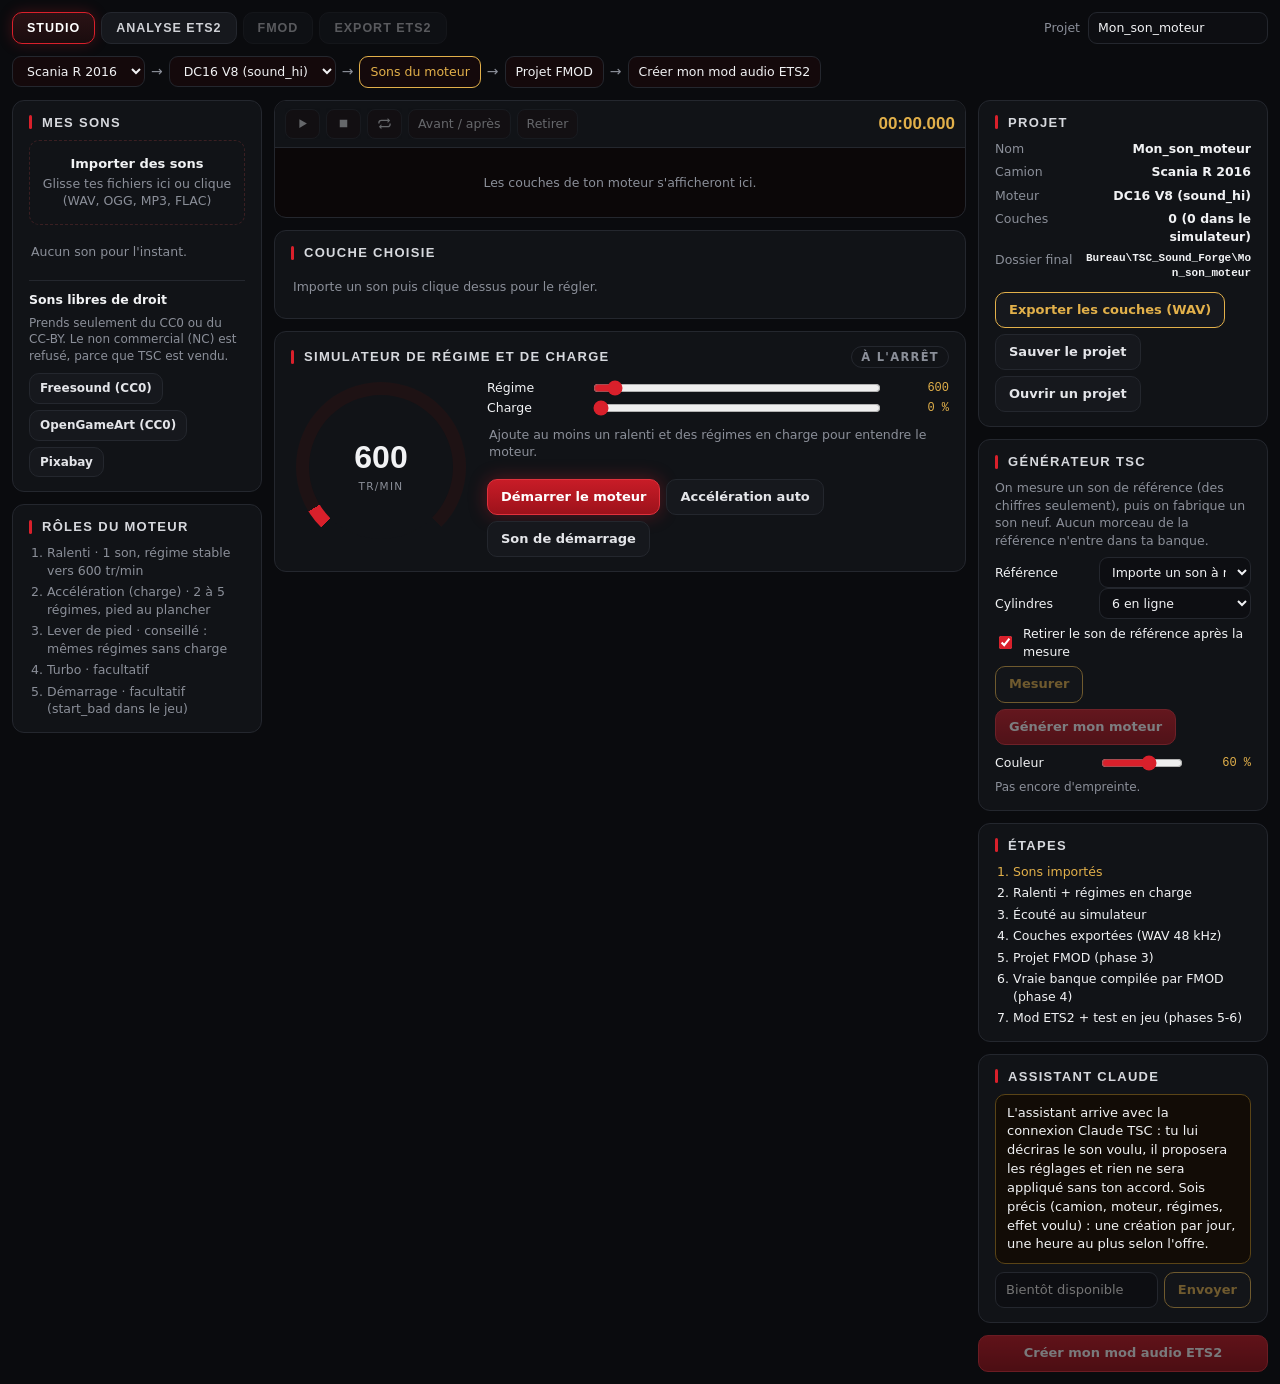
==== sound_forge/ui/index.html @ 183d54c7 "Sound Forge : generateur TSC, licences jeu/mod, roles devines a l'import Co-Authored-By: Claude Opus" ====
<!doctype html>
<html lang="fr">
<head>
<meta charset="utf-8">
<meta name="viewport" content="width=device-width, initial-scale=1">
<title>TSC Sound Forge</title>
<link rel="stylesheet" href="forge.css">
</head>
<body>
<div class="sft" id="onglets" role="tablist">
 <button type="button" role="tab" data-v="studio" class="on">Studio</button>
 <button type="button" role="tab" data-v="analyse">Analyse ETS2</button>
 <button type="button" disabled title="Phase 3 : projet FMOD">FMOD</button>
 <button type="button" disabled title="Phase 5 : mod ETS2">Export ETS2</button>
 <span class="sp"></span>
 <label class="nomp">Projet <input type="text" id="nomProjet" maxlength="40" spellcheck="false"></label>
</div>

<!-- ================= STUDIO ================= -->
<section id="vStudio">
 <div class="pipe">
  <select id="selCamion" aria-label="Camion visé"></select><i>→</i>
  <select id="selMoteur" aria-label="Moteur visé"></select><i>→</i>
  <span class="cur">Sons du moteur</span><i>→</i>
  <span>Projet FMOD</span><i>→</i>
  <span>Créer mon mod audio ETS2</span>
 </div>
 <div class="ws">
  <div class="col">
   <div class="card">
    <h3>Mes sons</h3>
    <label class="drop" id="drop" tabindex="0"><b>Importer des sons</b>Glisse tes fichiers ici ou clique (WAV, OGG, MP3, FLAC)<input type="file" id="fic" accept=".wav,.ogg,.mp3,.flac,audio/*" multiple hidden></label>
    <div class="lib" id="lib"></div>
    <div class="libre"><b>Sons libres de droit</b><span class="mut">Prends seulement du CC0 ou du CC-BY. Le non commercial (NC) est refusé, parce que TSC est vendu.</span>
     <a class="b" href="https://freesound.org/search/?q=truck+engine&amp;f=license:%22Creative+Commons+0%22" target="_blank" rel="noopener">Freesound (CC0)</a>
     <a class="b" href="https://opengameart.org/art-search-advanced?field_art_type_tid%5B%5D=13&amp;field_art_licenses_tid%5B%5D=4" target="_blank" rel="noopener">OpenGameArt (CC0)</a>
     <a class="b" href="https://pixabay.com/sound-effects/search/truck%20engine/" target="_blank" rel="noopener">Pixabay</a>
    </div>
   </div>
   <div class="card">
    <h3>Rôles du moteur</h3>
    <ol class="etapes mut" id="roles"></ol>
   </div>
  </div>

  <div class="col">
   <div class="tl">
    <div class="tlh">
     <button class="tb" type="button" id="bJoue" title="Écouter la couche choisie"><svg viewBox="0 0 24 24"><path d="M7 5v14l12-7z"/></svg></button>
     <button class="tb" type="button" id="bStop" title="Arrêter"><svg viewBox="0 0 24 24"><rect x="6" y="6" width="12" height="12"/></svg></button>
     <button class="tb" type="button" id="bBoucle" title="Écouter en boucle"><svg viewBox="0 0 24 24"><path d="M17 3l4 4-4 4V8H7a3 3 0 0 0-3 3v1H2v-1a5 5 0 0 1 5-5h10zM7 21l-4-4 4-4v3h10a3 3 0 0 0 3-3v-1h2v1a5 5 0 0 1-5 5H7z"/></svg></button>
     <button class="tb" type="button" id="bAvant" title="Comparer avec le son brut">Avant / après</button>
     <button class="tb" type="button" id="bSuppr" title="Retirer la couche du projet">Retirer</button>
     <span class="tc" id="tc">00:00.000</span>
    </div>
    <div id="pistes"></div>
   </div>

   <div class="card" id="edCarte">
    <h3>Couche choisie<span class="sp"></span><span class="mut" id="edNom" style="font:500 12px var(--fb);letter-spacing:0;text-transform:none"></span></h3>
    <div class="ed" id="ed">
     <div class="wv" id="wv"><canvas id="wvc"></canvas><span class="hint">Tire les bords rouges pour couper, la zone or est la boucle</span></div>
     <div class="grid2">
      <div class="ctl"><span>Rôle</span><select id="eRole"></select></div>
      <div class="ctl"><span>Régime</span><input type="range" id="eRpm" min="400" max="2600" step="50"><output id="oRpm"></output></div>
      <div class="ctl"><span>Volume</span><input type="range" id="eGain" min="-24" max="12" step="0.5"><output id="oGain"></output></div>
      <div class="ctl"><span>Graves</span><input type="range" id="eBas" min="-12" max="12" step="0.5"><output id="oBas"></output></div>
      <div class="ctl"><span>Aigus</span><input type="range" id="eHaut" min="-12" max="12" step="0.5"><output id="oHaut"></output></div>
      <div class="ctl"><span>Fondu boucle</span><input type="range" id="eFondu" min="0" max="400" step="10"><output id="oFondu"></output></div>
      <label class="chk"><input type="checkbox" id="eBoucle"> Se répète en boucle (moteur)</label>
      <label class="chk"><input type="checkbox" id="eNorm"> Volume égalisé (normalisé)</label>
      <div class="ctl"><span>Licence</span><select id="eLic">
       <option value="perso">Mon enregistrement</option>
       <option value="tsc">Création TSC (générée)</option>
       <option value="jeu">Son du jeu (SCS), retravaillé</option>
       <option value="mod">Son d'un mod, retravaillé (auteur à noter)</option>
       <option value="cc0">CC0 / domaine public</option>
       <option value="ccby">CC-BY (citer l'auteur)</option>
       <option value="refus">Non commercial, sans licence, extrait d'un jeu</option>
      </select></div>
      <div class="ctl"><span>Auteur, lien</span><input type="text" id="eSrc" placeholder="ex. Jean D. · freesound.org/s/123" style="grid-column:2/4" maxlength="160"></div>
     </div>
    </div>
    <div class="vide" id="edVide">Importe un son puis clique dessus pour le régler.</div>
   </div>

   <div class="card">
    <h3>Simulateur de régime et de charge<span class="sp"></span><span class="etat nv" id="simEtat">à l'arrêt</span></h3>
    <div class="sim">
     <div class="rpm" id="rpmG"><div><b id="rpmV">600</b><small>TR/MIN</small></div></div>
     <div>
      <div class="ctl"><span>Régime</span><input type="range" id="rpm" min="500" max="2400" step="10" value="600"><output id="rpmO">600</output></div>
      <div class="ctl"><span>Charge</span><input type="range" id="load" min="0" max="100" step="1" value="0"><output id="loadO">0 %</output></div>
      <div id="layers"></div>
      <div class="simbt">
       <button class="b red" type="button" id="bMoteur">Démarrer le moteur</button>
       <button class="b" type="button" id="bAccel">Accélération auto</button>
       <button class="b" type="button" id="bDemarre" title="Joue le son de démarrage s'il existe">Son de démarrage</button>
      </div>
     </div>
    </div>
   </div>
  </div>

  <div class="col">
   <div class="card">
    <h3>Projet</h3>
    <div class="kv" id="kvProjet"></div>
    <div class="simbt">
     <button class="b gold" type="button" id="bExportWav">Exporter les couches (WAV)</button>
     <button class="b" type="button" id="bExportJson">Sauver le projet</button>
     <label class="b" for="ficProjet">Ouvrir un projet</label><input type="file" id="ficProjet" accept=".json,.tscforge" hidden>
    </div>
   </div>
   <div class="card" id="genCarte">
    <h3>Générateur TSC</h3>
    <p class="mut" style="margin:0 0 8px;font-size:12.5px">On mesure un son de référence (des chiffres seulement), puis on fabrique un son neuf. Aucun morceau de la référence n'entre dans ta banque.</p>
    <div class="ctl"><span>Référence</span><select id="gRef"></select></div>
    <div class="ctl"><span>Cylindres</span><select id="gCyl"><option value="6">6 en ligne</option><option value="8">V8</option><option value="4">4</option><option value="5">5</option><option value="10">V10</option><option value="12">V12</option></select></div>
    <label class="chk" style="margin:6px 0"><input type="checkbox" id="gRetire" checked> Retirer le son de référence après la mesure</label>
    <div class="simbt" style="margin-top:4px"><button class="b gold" type="button" id="bMesure">Mesurer</button><button class="b red" type="button" id="bGenere" disabled>Générer mon moteur</button></div>
    <div class="ctl" style="margin-top:8px"><span>Couleur</span><input type="range" id="gMel" min="0" max="100" value="60"><output id="oMel">60 %</output></div>
    <div class="mut" id="gEtat" style="font-size:12px;margin-top:6px"></div>
   </div>
   <div class="card">
    <h3>Étapes</h3>
    <ol class="etapes" id="etapes"></ol>
   </div>
   <div class="card">
    <h3>Assistant Claude</h3>
    <div class="ai">
     <div class="m">L'assistant arrive avec la connexion Claude TSC : tu lui décriras le son voulu, il proposera les réglages et rien ne sera appliqué sans ton accord. Sois précis (camion, moteur, régimes, effet voulu) : une création par jour, une heure au plus selon l'offre.</div>
     <div class="in"><input type="text" placeholder="Bientôt disponible" disabled aria-label="Demande à l'assistant"><button class="b gold" type="button" disabled>Envoyer</button></div>
    </div>
   </div>
   <button class="b red" type="button" id="bCreer" disabled title="Disponible en phase 5, après le projet FMOD et le vrai build">Créer mon mod audio ETS2</button>
  </div>
 </div>
</section>

<!-- ================= ANALYSE ================= -->
<section id="vAnalyse" hidden>
 <div class="card" id="anaVide" style="margin-bottom:12px">
  <h3>Analyse de ton ETS2</h3>
  <p class="mut" style="margin:0 0 10px">L'analyse lit ton jeu et tes mods sans rien modifier, puis écrit un fichier <span class="mono">base_connaissances.json</span>.</p>
  <div class="simbt">
   <button class="b red" type="button" id="bAnalyser">Analyser mon ETS2</button>
   <label class="b" for="ficAna">Ouvrir un résultat d'analyse</label><input type="file" id="ficAna" accept=".json" hidden>
  </div>
  <p class="mut" id="anaMsg" style="margin:10px 0 0;font-size:12.5px"></p>
 </div>
 <div id="anaRes" hidden>
  <div class="stats" id="stats"></div>
  <div class="ana">
   <div class="card">
    <h3>Camions<span class="sp"></span><input type="text" id="filtre" placeholder="Chercher" style="width:150px;font:400 12.5px var(--fb);letter-spacing:0;text-transform:none"></h3>
    <div class="filt" id="filtEtat"></div>
    <div class="tblw"><table class="tbl"><thead><tr><th>Camion</th><th>Origine</th><th>Moteurs</th><th>État</th></tr></thead><tbody id="tCam"></tbody></table></div>
   </div>
   <div class="col">
    <div class="card"><h3>Diagnostic</h3><div class="diag" id="diag"><span class="mut">Clique sur un camion.</span></div></div>
    <div class="card"><h3>Ton installation</h3><div class="kv" id="kvEnv"></div></div>
   </div>
  </div>
 </div>
</section>

<div class="toast" id="toast" hidden role="status"></div>
<script src="forge_audio.js"></script>
<script src="forge_gen.js"></script>
<script src="forge.js"></script>
</body>
</html>
---- sound_forge/ui/forge.css ----
/* TSC Sound Forge - atelier audio de la tablette TSC Driver (charte : noir carbone, rouge Spartan, or) */
:root{--shell:#050608;--scr:#0a0b0e;--p:#111317;--p2:#16181d;--line:#24272e;--line2:#1b1e24;--tx:#f1f2f4;--mut:#8b8f99;--red:#d9202b;--red2:#a5141d;--redg:rgba(217,32,43,.35);--gold:#e2b04a;--ok:#2fd16b;--warn:#ffb020;--bad:#ff4b57;
 --fb:'Inter','Segoe UI',system-ui,sans-serif;--fh:'Montserrat','Segoe UI Semibold','Segoe UI',sans-serif;--mono:ui-monospace,Consolas,monospace}
*{box-sizing:border-box}
html,body{margin:0;min-height:100%;background:var(--scr);color:var(--tx);font:14px/1.4 var(--fb)}
body{padding:12px}
button,input,select{font:inherit;color:inherit}
[hidden]{display:none!important}
.b{all:unset;box-sizing:border-box;cursor:pointer;padding:8px 13px;border-radius:10px;font-weight:600;font-size:13px;text-align:center;border:1px solid var(--line);background:var(--p2);color:#e4e5e9;white-space:nowrap}
.b:hover{border-color:#3a3d46}
.b:focus-visible,.tb:focus-visible,.sft button:focus-visible{outline:2px solid var(--gold);outline-offset:2px}
.b.red{background:linear-gradient(#c81c27,#9d121b);border-color:#e0323d;color:#fff;box-shadow:0 0 18px var(--redg)}
.b.gold{border-color:var(--gold);color:var(--gold)}
.b[disabled]{opacity:.45;cursor:not-allowed;box-shadow:none}
.card{background:var(--p);border:1px solid var(--line);border-radius:12px;padding:14px 16px;min-width:0}
.card h3{margin:0 0 10px;font:700 13px var(--fh);letter-spacing:.1em;text-transform:uppercase;color:#d7d9de;display:flex;align-items:center;gap:10px}
.card h3::before{content:"";width:3px;height:14px;background:var(--red);border-radius:2px}
.card h3 .sp{flex:1}
.mut{color:var(--mut)}
.mono{font-family:var(--mono)}
input[type=range]{accent-color:var(--red);width:100%}
input[type=text],select{background:#0d0e12;border:1px solid var(--line);border-radius:9px;padding:8px 10px;min-width:0}
select{cursor:pointer}

/* sous-onglets */
.sft{display:flex;gap:6px;flex-wrap:wrap;align-items:center;margin-bottom:12px}
.sft button{all:unset;cursor:pointer;padding:8px 14px;border-radius:10px;border:1px solid var(--line);background:var(--p2);font:700 12.5px var(--fh);letter-spacing:.08em;text-transform:uppercase;color:#cfd1d6}
.sft button.on{border-color:var(--red);background:linear-gradient(#2a1215,#1a0c0e);color:#fff;box-shadow:0 0 14px rgba(217,32,43,.25)}
.sft button[disabled]{opacity:.4;cursor:not-allowed}
.sft .sp{flex:1}
.sft .nomp{display:flex;align-items:center;gap:8px;font-size:12.5px;color:var(--mut)}
.sft .nomp input{width:180px;padding:6px 9px;color:var(--tx)}

/* chemin du projet */
.pipe{display:flex;gap:6px;flex-wrap:wrap;align-items:center;margin-bottom:12px}
.pipe>span,.pipe select{padding:6px 10px;border-radius:9px;border:1px solid var(--line);background:#14090b;font-size:12.5px}
.pipe .ok{border-color:#1f7a45;color:var(--ok)}
.pipe .cur{border-color:var(--gold);color:var(--gold)}
.pipe i{color:var(--mut);font-style:normal}

/* espace de travail 3 colonnes */
.ws{display:grid;grid-template-columns:250px minmax(0,1fr) 290px;gap:12px;align-items:start}
.col{display:flex;flex-direction:column;gap:12px;min-width:0}
@media (max-width:1100px){.ws{grid-template-columns:230px minmax(0,1fr)}.ws>.col:last-child{grid-column:1/-1;display:grid;grid-template-columns:repeat(auto-fit,minmax(260px,1fr))}}
@media (max-width:760px){.ws{grid-template-columns:1fr}}

/* mes sons */
.drop{display:block;border:1.5px dashed #3a1f22;border-radius:10px;padding:14px 10px;text-align:center;font-size:12.5px;color:var(--mut);cursor:pointer;transition:border-color .15s,background .15s}
.drop.over,.drop:hover{border-color:var(--red);background:#160a0c;color:#e4e5e9}
.drop b{display:block;color:var(--tx);font-size:13px;margin-bottom:2px}
.lib{display:flex;flex-direction:column;gap:6px;margin-top:10px;max-height:330px;overflow:auto}
.it{all:unset;cursor:pointer;display:grid;grid-template-columns:10px minmax(0,1fr);gap:4px 10px;align-items:center;padding:8px 10px;border-radius:8px;background:#14090b;border:1px solid #2a1416;font-size:13px}
.it i{width:10px;height:10px;border-radius:2px;grid-row:span 2}
.it b{font-weight:500;overflow:hidden;text-overflow:ellipsis;white-space:nowrap}
.it small{color:var(--mut);font:500 11px var(--mono);white-space:nowrap}
.it.on{border-color:var(--red);background:#1a0b0e}
.vide{color:var(--mut);font-size:12.5px;padding:8px 2px}

/* pistes */
.tl{border:1px solid var(--line);border-radius:12px;overflow:hidden;background:#0b0708}
.tlh{display:flex;gap:6px;align-items:center;padding:8px 10px;border-bottom:1px solid var(--line);flex-wrap:wrap;background:var(--p)}
.tlh .tc{font:700 17px var(--fh);color:var(--gold);font-variant-numeric:tabular-nums;margin-left:auto}
.tb{all:unset;cursor:pointer;min-width:32px;height:30px;padding:0 9px;box-sizing:border-box;border-radius:8px;border:1px solid var(--line);background:#160c0e;display:inline-flex;gap:6px;align-items:center;justify-content:center;color:#e4e5e9;font-size:12.5px}
.tb svg{width:15px;height:15px;fill:currentColor}
.tb.on{border-color:var(--gold);color:var(--gold)}
.tb[disabled]{opacity:.4;cursor:not-allowed}
.trk{all:unset;cursor:pointer;display:grid;grid-template-columns:150px minmax(0,1fr);border-bottom:1px solid #1d1012;min-height:52px;width:100%;box-sizing:border-box}
.trk:last-child{border-bottom:0}
.trk.on{background:#140a0c}
.trk .nm{padding:6px 10px;border-right:1px solid #1d1012;display:flex;flex-direction:column;gap:2px;justify-content:center;min-width:0}
.trk .nm b{font-size:13px;white-space:nowrap;overflow:hidden;text-overflow:ellipsis}
.trk .nm small{color:var(--mut);font:500 10.5px var(--mono);white-space:nowrap;overflow:hidden;text-overflow:ellipsis}
.trk canvas{width:100%;height:52px;display:block}
.tl .vide{padding:26px;text-align:center}

/* editeur de la couche choisie */
.ed{display:grid;grid-template-columns:minmax(0,1fr);gap:10px}
.wv{position:relative;height:120px;border-radius:10px;border:1px solid var(--line);background:#0b0708;overflow:hidden;touch-action:none}
.wv canvas{position:absolute;inset:0;width:100%;height:100%}
.wv .hint{position:absolute;right:8px;bottom:6px;font-size:11px;color:var(--mut)}
.grid2{display:grid;grid-template-columns:repeat(auto-fit,minmax(250px,1fr));gap:8px 16px}
.ctl{display:grid;grid-template-columns:96px minmax(0,1fr) 62px;gap:8px;align-items:center;font-size:12.5px}
.ctl output{text-align:right;color:var(--gold);font:500 12px var(--mono)}
.ctl select{grid-column:2/4;padding:6px 8px}
.chk{display:flex;align-items:center;gap:8px;font-size:12.5px}
.chk input{accent-color:var(--red)}

/* simulateur */
.sim{display:grid;grid-template-columns:180px minmax(0,1fr);gap:16px;align-items:center}
@media (max-width:760px){.sim{grid-template-columns:1fr}}
.rpm{--v:0;width:170px;height:170px;border-radius:50%;display:grid;place-items:center;position:relative;margin:auto;background:conic-gradient(from 225deg,var(--red) calc(var(--v)*0.75%),#1e1214 0 75%,transparent 0)}
.rpm::before{content:"";position:absolute;inset:13px;border-radius:50%;background:var(--p)}
.rpm div{position:relative;text-align:center}.rpm b{display:block;font:700 32px var(--fh);font-variant-numeric:tabular-nums}.rpm small{color:var(--mut);font-size:10.5px;letter-spacing:.12em}
.ly{display:grid;grid-template-columns:130px minmax(0,1fr) 44px;gap:8px;align-items:center;font-size:12.5px;margin:4px 0}
.ly span:first-child{white-space:nowrap;overflow:hidden;text-overflow:ellipsis}
.ly .g{height:8px;border-radius:4px;background:#1e1214;overflow:hidden}.ly .g i{display:block;height:100%;width:0;background:linear-gradient(90deg,var(--red),var(--gold))}
.ly output{text-align:right;color:var(--gold);font:500 12px var(--mono)}
.simbt{display:flex;gap:6px;flex-wrap:wrap;margin-top:10px}

/* colonne droite */
.kv{display:grid;grid-template-columns:auto 1fr;gap:6px 10px;font-size:12.5px}
.kv span{color:var(--mut)}.kv b{text-align:right;font-weight:600;overflow-wrap:anywhere}
.etat{display:inline-flex;align-items:center;gap:6px;font:600 11.5px var(--fb);padding:3px 9px;border-radius:99px;border:1px solid}
.etat.ok{color:var(--ok);border-color:#1f7a45}.etat.att{color:var(--warn);border-color:#6b4d10}.etat.ko{color:var(--bad);border-color:#7a1f25}.etat.nv{color:var(--mut);border-color:var(--line)}
.ai{display:flex;flex-direction:column;gap:8px;font-size:13px}
.ai .m{padding:9px 11px;border-radius:10px;line-height:1.45;background:#120c06;border:1px solid #5a4416}
.ai .in{display:flex;gap:6px}.ai .in input{flex:1;min-width:0}
.etapes{margin:0;padding-left:18px;font-size:12.5px;display:flex;flex-direction:column;gap:4px}
.etapes li.ok{color:var(--ok)}.etapes li.cur{color:var(--gold)}

/* analyse */
.stats{display:grid;grid-template-columns:repeat(auto-fit,minmax(130px,1fr));gap:10px;margin-bottom:12px}
.stat{background:var(--p);border:1px solid var(--line);border-radius:12px;padding:12px 14px}
.stat b{display:block;font:700 26px var(--fh);font-variant-numeric:tabular-nums}
.stat span{color:var(--mut);font-size:12px}
.ana{display:grid;grid-template-columns:minmax(0,1.5fr) minmax(0,1fr);gap:12px;align-items:start}
@media (max-width:1000px){.ana{grid-template-columns:1fr}}
.tbl{width:100%;border-collapse:collapse;font-size:12.5px}
.tbl th{text-align:left;color:var(--mut);font-weight:600;font-size:11px;letter-spacing:.06em;text-transform:uppercase;padding:6px 8px;border-bottom:1px solid var(--line);position:sticky;top:0;background:var(--p)}
.tbl td{padding:7px 8px;border-bottom:1px solid var(--line2);vertical-align:top}
.tbl tr{cursor:pointer}.tbl tr:hover td{background:#14090b}.tbl tr.on td{background:#1a0b0e}
.tblw{max-height:460px;overflow:auto}
.filt{display:flex;gap:6px;flex-wrap:wrap;margin-bottom:8px}
.diag{font-size:12.5px;display:flex;flex-direction:column;gap:6px}
.diag .ref{padding:6px 8px;border-radius:8px;background:#0d0e12;border:1px solid var(--line2);font:500 11.5px var(--mono);overflow-wrap:anywhere}
.toast{position:fixed;left:50%;bottom:16px;transform:translateX(-50%);background:#1a0b0e;border:1px solid var(--red);border-radius:10px;padding:9px 14px;font-size:13px;box-shadow:0 10px 30px rgba(0,0,0,.6);z-index:9}
@media (prefers-reduced-motion:reduce){*{transition:none!important}}
.libre{margin-top:12px;padding-top:10px;border-top:1px solid var(--line);display:flex;flex-wrap:wrap;gap:6px;font-size:12px}
.libre>b{width:100%;font-size:12.5px}.libre>span{width:100%;margin-bottom:2px}
.libre .b{padding:6px 10px;font-size:12px;text-decoration:none}
.it small.lic{color:var(--warn)}
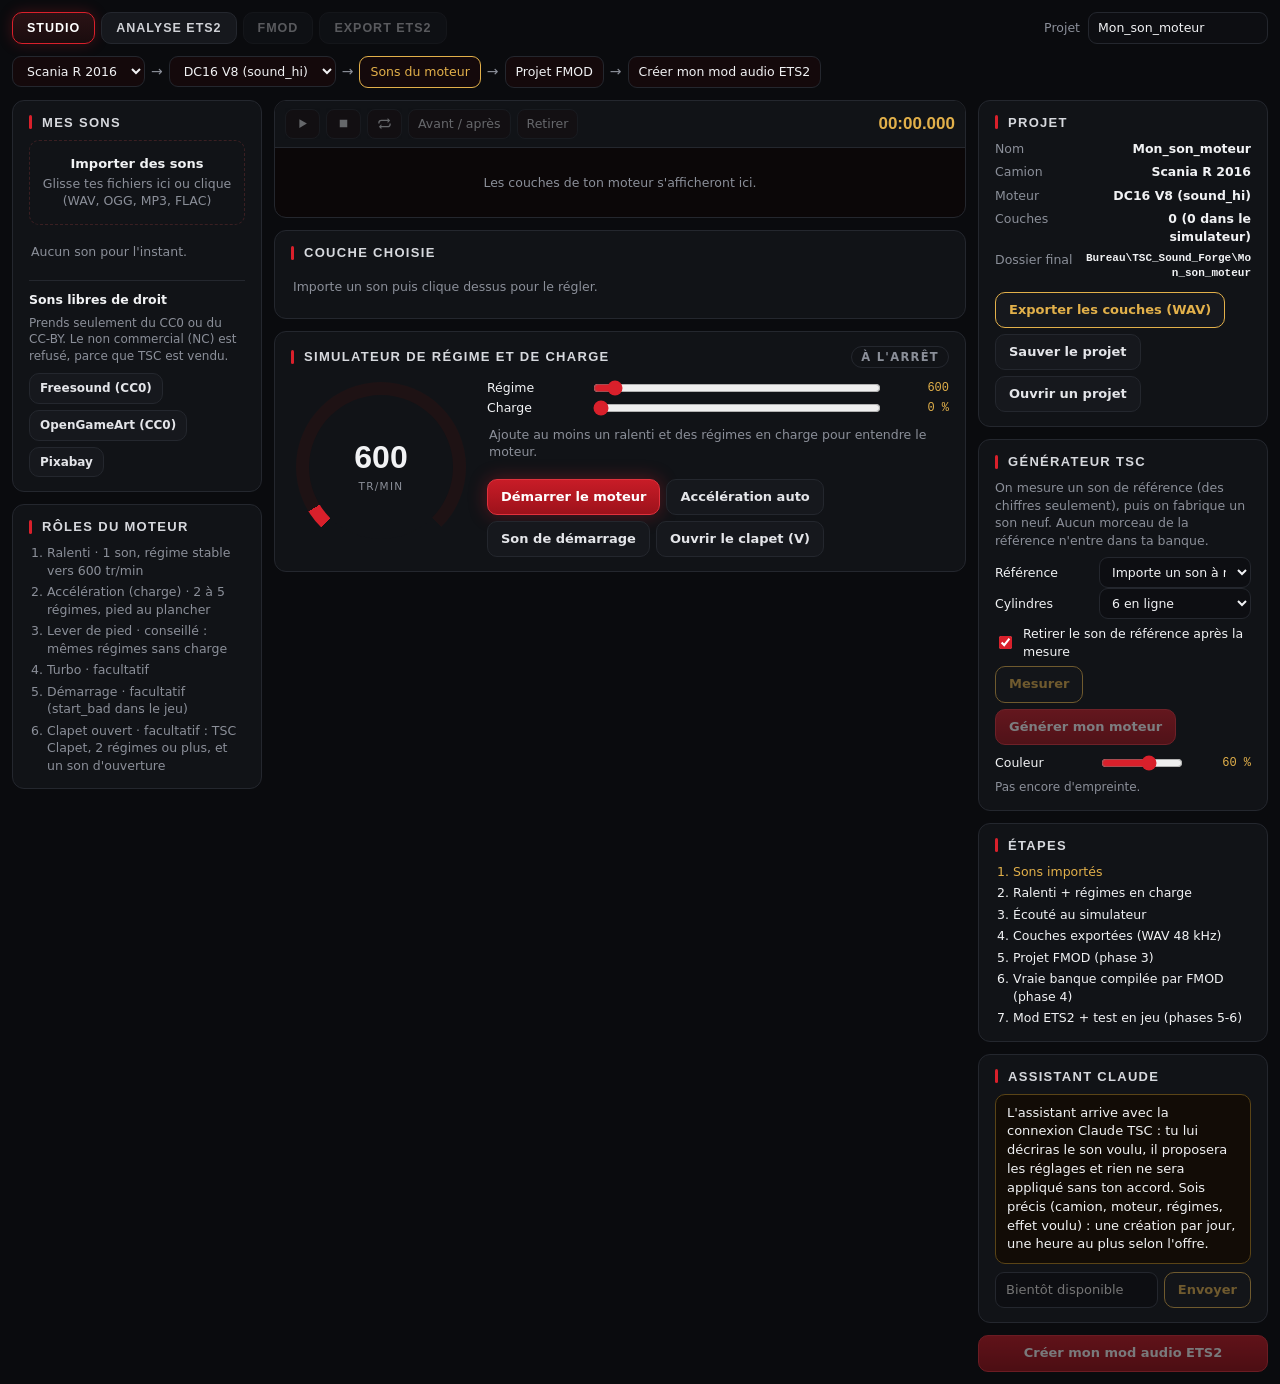
==== commit adff56b4: "Sound Forge : TSC Clapet (roles clapet, touche V dans le simulateur, recette) Co-Authored-By: Claude" ====
--- a/sound_forge/ui/index.html
+++ b/sound_forge/ui/index.html
@@ -96,6 +96,7 @@
        <button class="b red" type="button" id="bMoteur">Démarrer le moteur</button>
        <button class="b" type="button" id="bAccel">Accélération auto</button>
        <button class="b" type="button" id="bDemarre" title="Joue le son de démarrage s'il existe">Son de démarrage</button>
+       <button class="b" type="button" id="bClapet" title="TSC Clapet : ouvre ou ferme le clapet d'échappement (touche V)">Ouvrir le clapet (V)</button>
       </div>
      </div>
     </div>
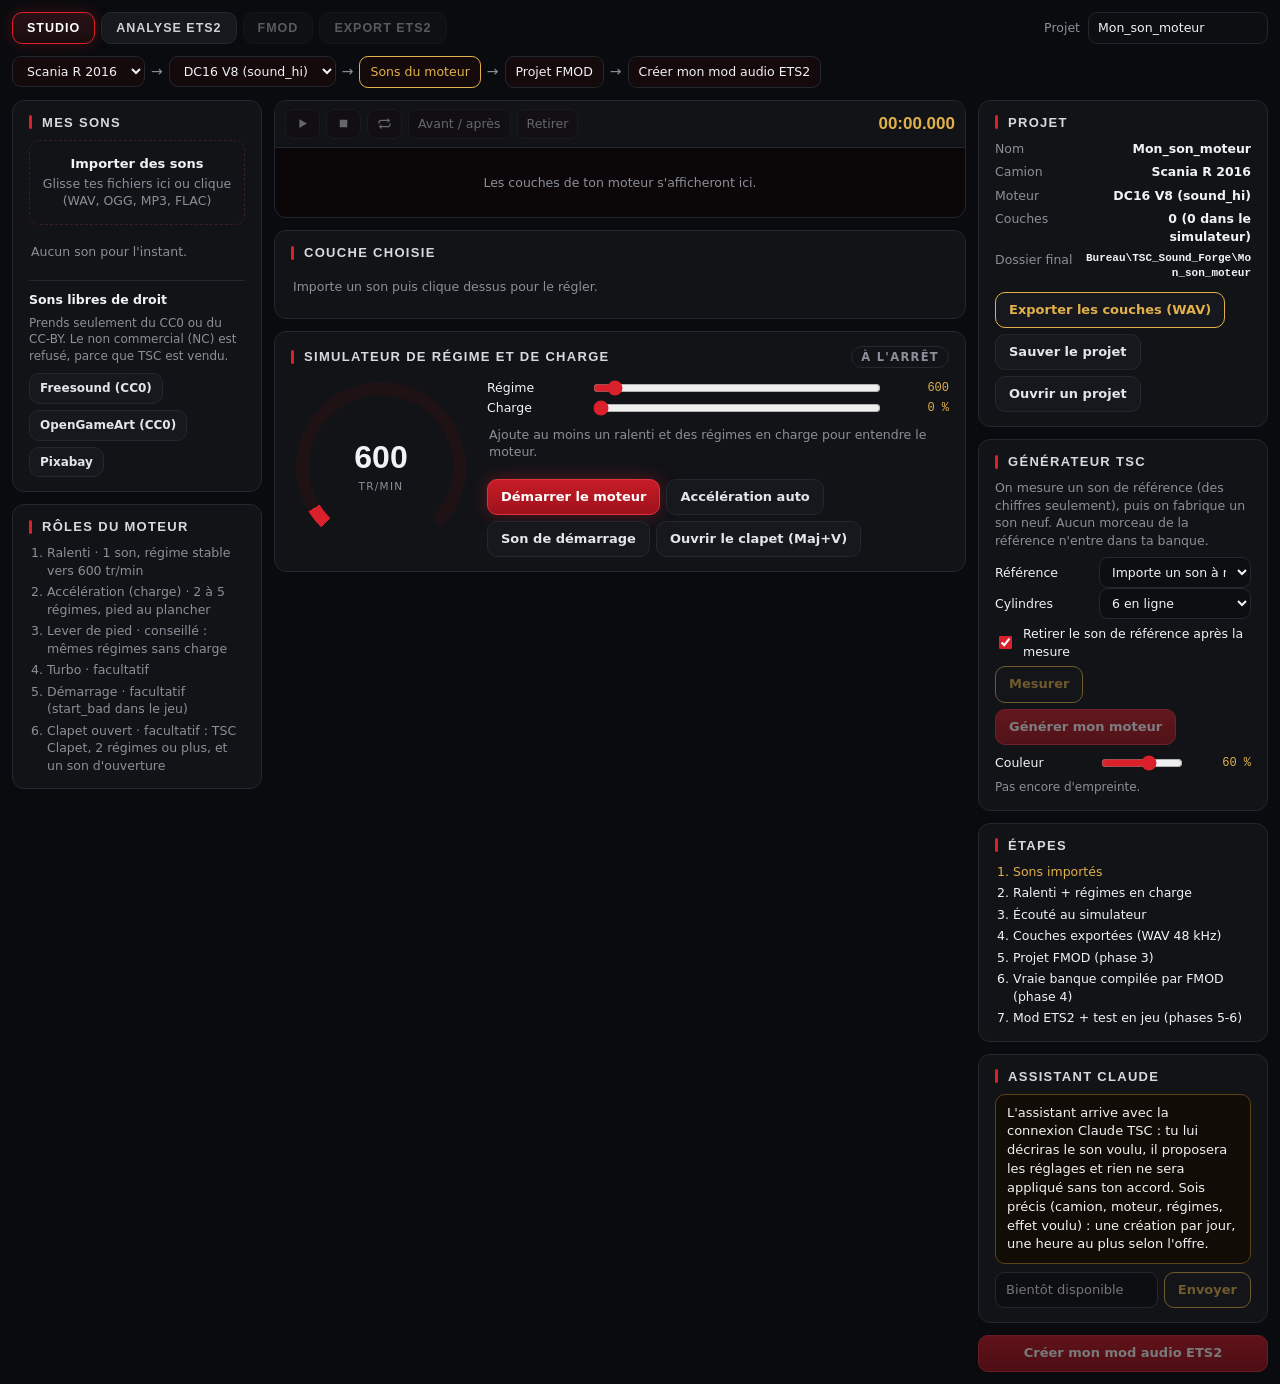
==== commit b7ff0e19: "TSC Clapet : touche Maj+V (choix de Mendy, libre dans tous ses profils) Co-Authored-By: Claude Opus " ====
--- a/sound_forge/ui/index.html
+++ b/sound_forge/ui/index.html
@@ -96,7 +96,7 @@
        <button class="b red" type="button" id="bMoteur">Démarrer le moteur</button>
        <button class="b" type="button" id="bAccel">Accélération auto</button>
        <button class="b" type="button" id="bDemarre" title="Joue le son de démarrage s'il existe">Son de démarrage</button>
-       <button class="b" type="button" id="bClapet" title="TSC Clapet : ouvre ou ferme le clapet d'échappement (touche V)">Ouvrir le clapet (V)</button>
+       <button class="b" type="button" id="bClapet" title="TSC Clapet : ouvre ou ferme le clapet d'échappement (Maj+V)">Ouvrir le clapet (Maj+V)</button>
       </div>
      </div>
     </div>
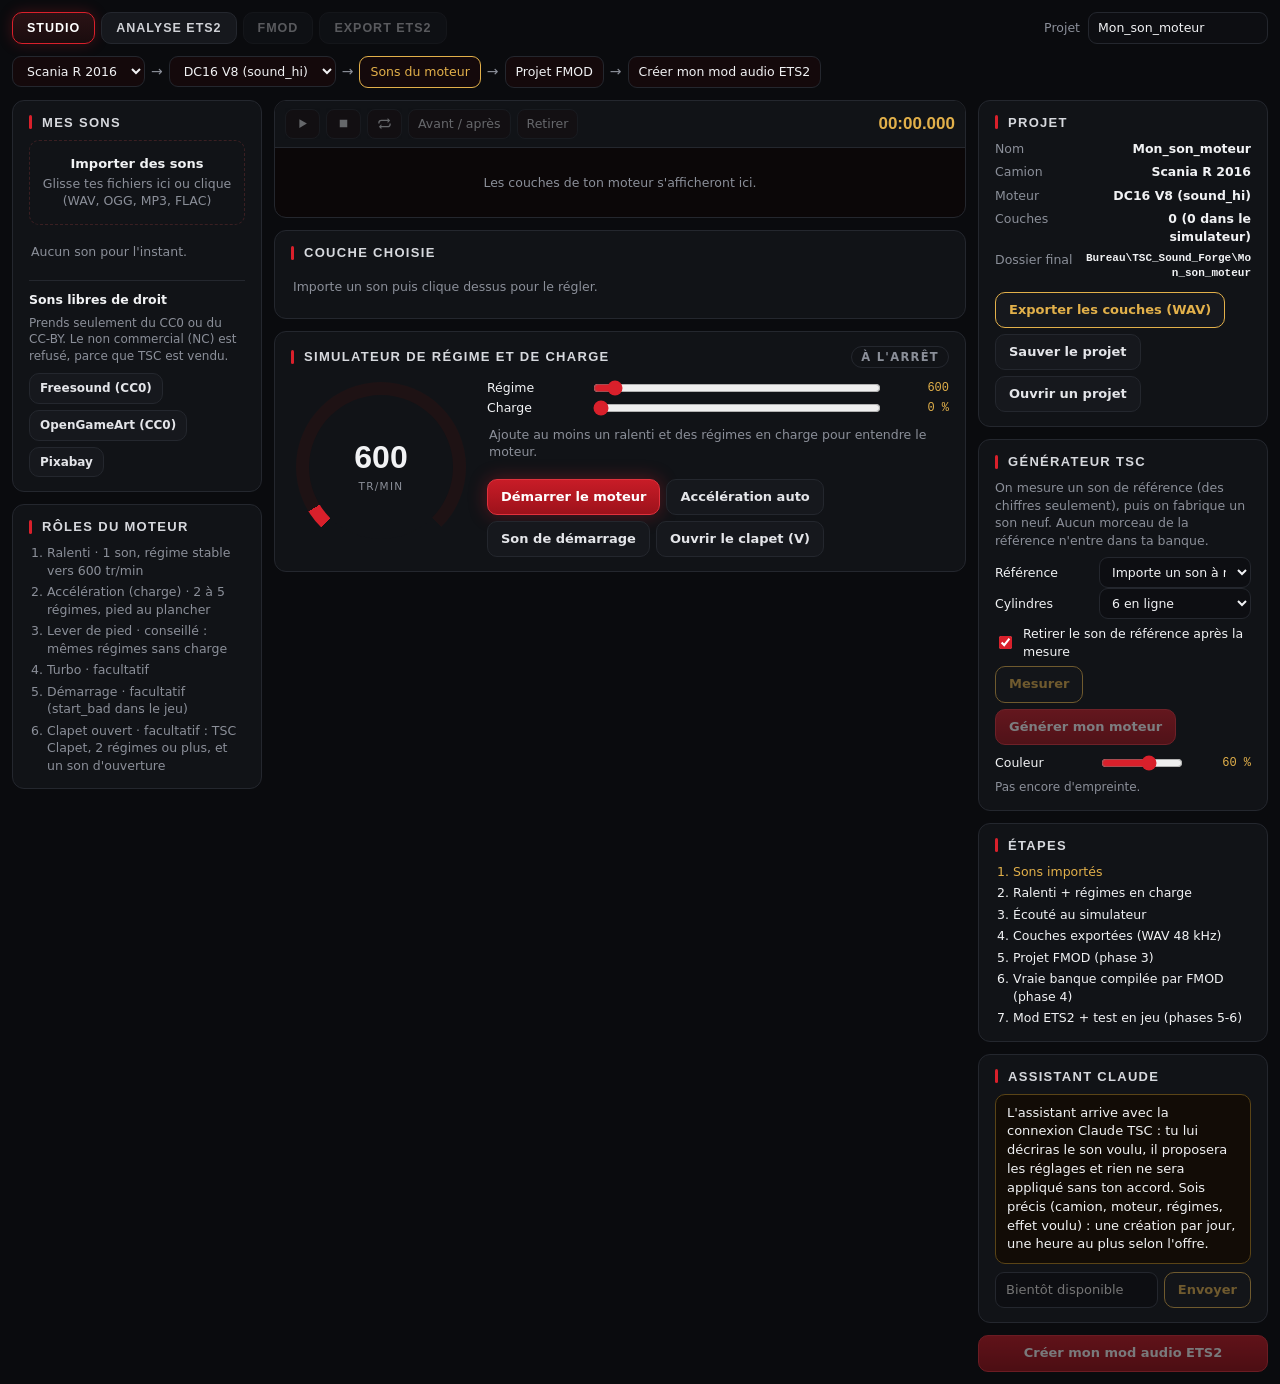
==== commit 56744bc3: "TSC Clapet : retour a V seule (Maj = marche avant dans le profil de Mendy) Co-Authored-By: Claude Op" ====
--- a/sound_forge/ui/index.html
+++ b/sound_forge/ui/index.html
@@ -96,7 +96,7 @@
        <button class="b red" type="button" id="bMoteur">Démarrer le moteur</button>
        <button class="b" type="button" id="bAccel">Accélération auto</button>
        <button class="b" type="button" id="bDemarre" title="Joue le son de démarrage s'il existe">Son de démarrage</button>
-       <button class="b" type="button" id="bClapet" title="TSC Clapet : ouvre ou ferme le clapet d'échappement (Maj+V)">Ouvrir le clapet (Maj+V)</button>
+       <button class="b" type="button" id="bClapet" title="TSC Clapet : ouvre ou ferme le clapet d'échappement (touche V)">Ouvrir le clapet (V)</button>
       </div>
      </div>
     </div>
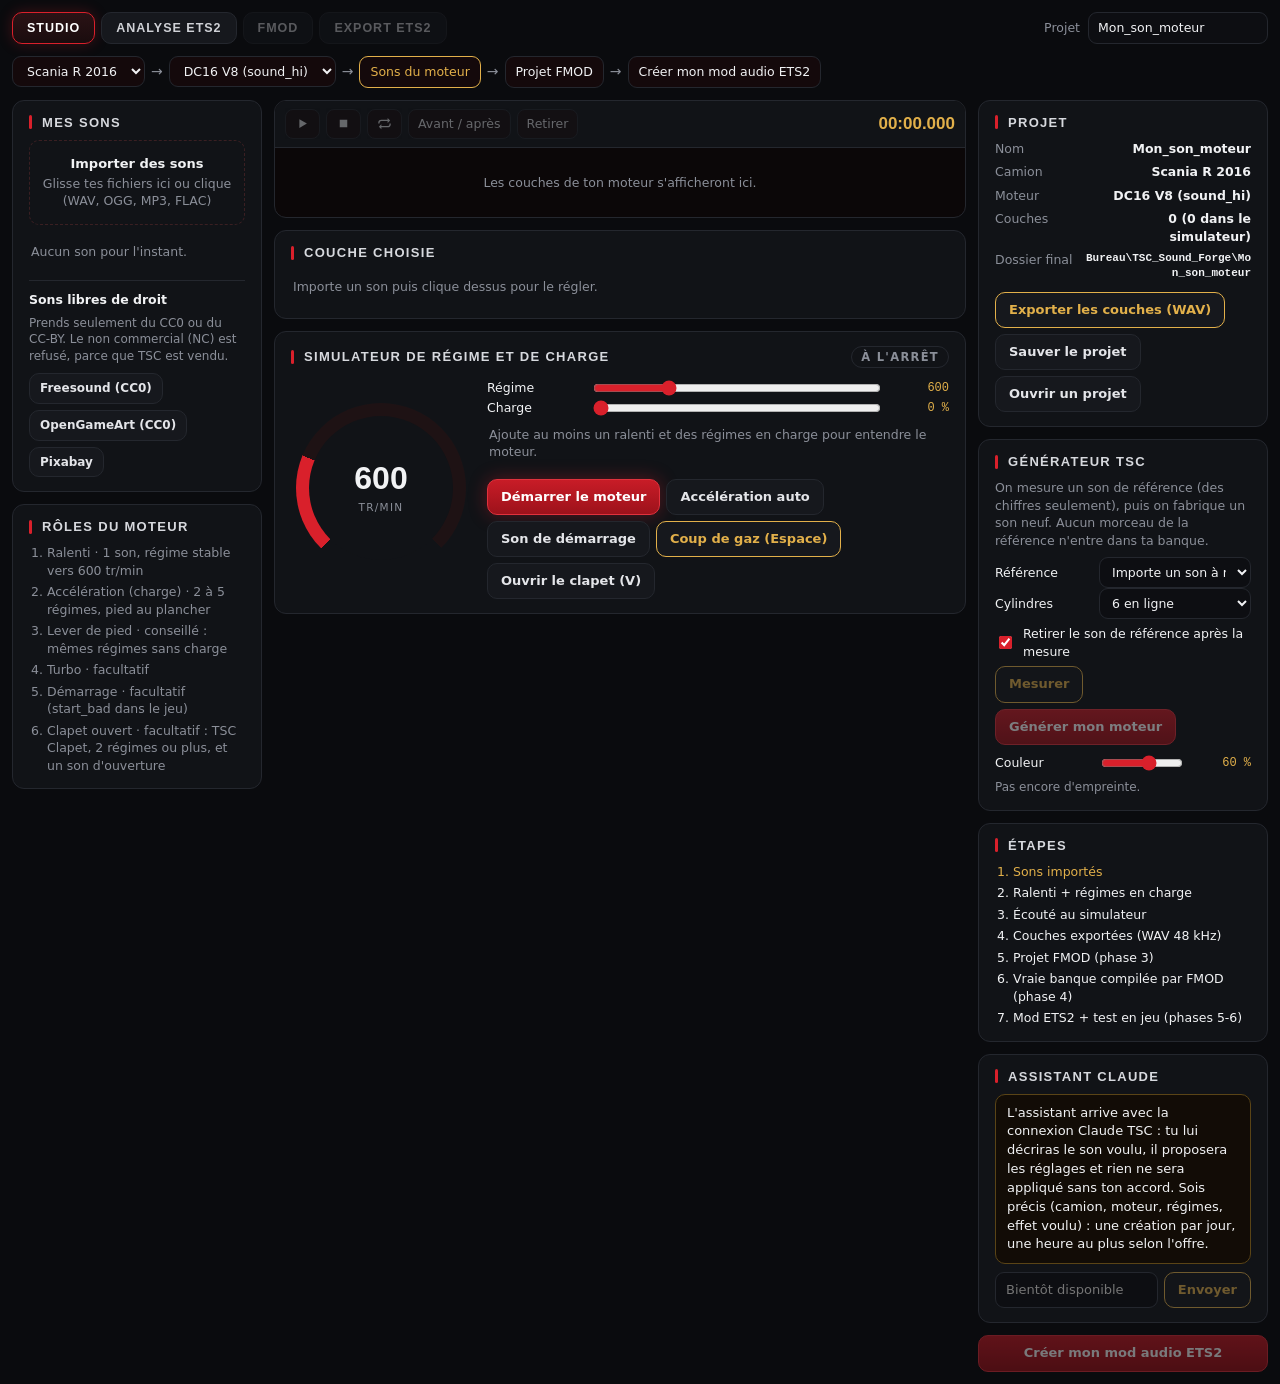
==== commit 1051255c: "Sound Forge : regime depuis 0 et coups de gaz au ralenti (Espace ou bouton maintenu) Co-Authored-By:" ====
--- a/sound_forge/ui/index.html
+++ b/sound_forge/ui/index.html
@@ -89,13 +89,14 @@
     <div class="sim">
      <div class="rpm" id="rpmG"><div><b id="rpmV">600</b><small>TR/MIN</small></div></div>
      <div>
-      <div class="ctl"><span>Régime</span><input type="range" id="rpm" min="500" max="2400" step="10" value="600"><output id="rpmO">600</output></div>
+      <div class="ctl"><span>Régime</span><input type="range" id="rpm" min="0" max="2400" step="10" value="600"><output id="rpmO">600</output></div>
       <div class="ctl"><span>Charge</span><input type="range" id="load" min="0" max="100" step="1" value="0"><output id="loadO">0 %</output></div>
       <div id="layers"></div>
       <div class="simbt">
        <button class="b red" type="button" id="bMoteur">Démarrer le moteur</button>
        <button class="b" type="button" id="bAccel">Accélération auto</button>
        <button class="b" type="button" id="bDemarre" title="Joue le son de démarrage s'il existe">Son de démarrage</button>
+       <button class="b gold" type="button" id="bGaz" title="Maintiens pour accélérer, relâche pour revenir au ralenti (ou maintiens la barre Espace)">Coup de gaz (Espace)</button>
        <button class="b" type="button" id="bClapet" title="TSC Clapet : ouvre ou ferme le clapet d'échappement (touche V)">Ouvrir le clapet (V)</button>
       </div>
      </div>
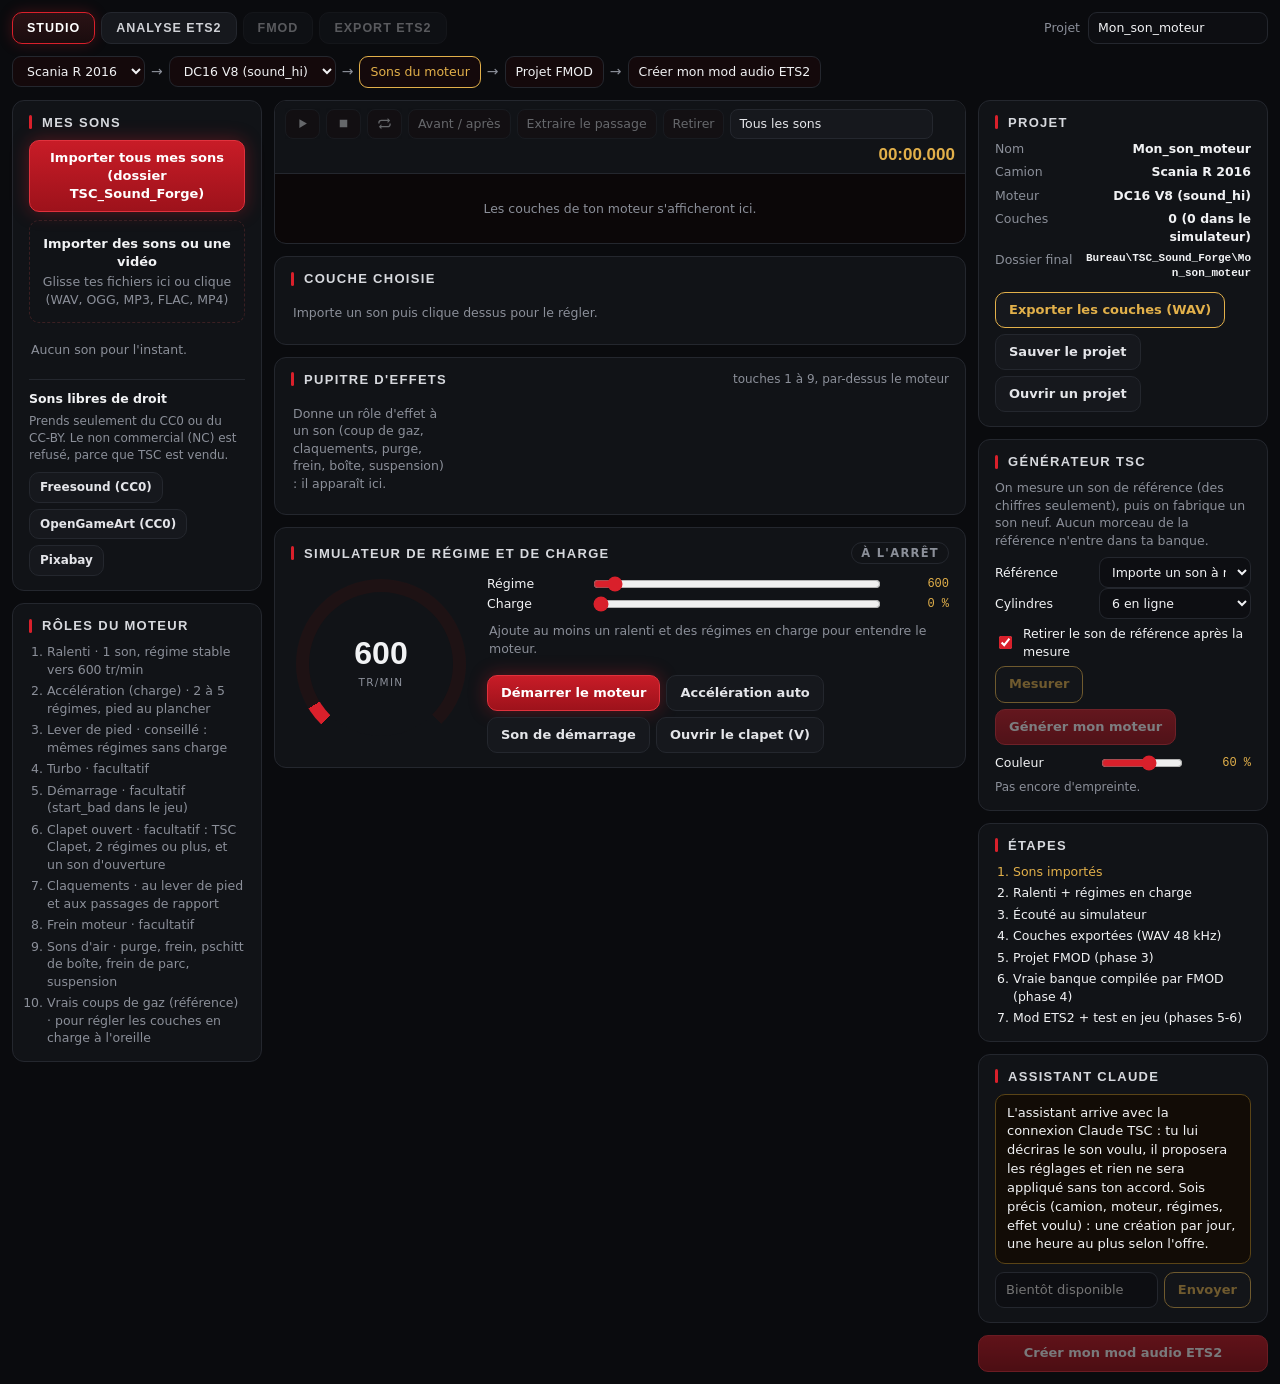
==== commit ca3d8ec5: "Sound Forge : tous les sons en un clic, effets, extraction, controles - import du dossier TSC_Sound_" ====
--- a/sound_forge/ui/index.html
+++ b/sound_forge/ui/index.html
@@ -29,7 +29,9 @@
   <div class="col">
    <div class="card">
     <h3>Mes sons</h3>
-    <label class="drop" id="drop" tabindex="0"><b>Importer des sons</b>Glisse tes fichiers ici ou clique (WAV, OGG, MP3, FLAC)<input type="file" id="fic" accept=".wav,.ogg,.mp3,.flac,audio/*" multiple hidden></label>
+    <label class="b red packbt" for="ficDossier" title="Choisis le dossier TSC_Sound_Forge de ton Bureau : Forge range chaque son à sa place grâce à forge_pack.json">Importer tous mes sons (dossier TSC_Sound_Forge)</label><input type="file" id="ficDossier" webkitdirectory directory multiple hidden>
+    <label class="drop" id="drop" tabindex="0"><b>Importer des sons ou une vidéo</b>Glisse tes fichiers ici ou clique (WAV, OGG, MP3, FLAC, MP4)<input type="file" id="fic" accept=".wav,.ogg,.mp3,.flac,.m4a,.mp4,.mov,.webm,.json,audio/*,video/*" multiple hidden></label>
+    <div class="mut" id="importEtat" hidden style="font-size:12px;margin-top:6px"></div>
     <div class="lib" id="lib"></div>
     <div class="libre"><b>Sons libres de droit</b><span class="mut">Prends seulement du CC0 ou du CC-BY. Le non commercial (NC) est refusé, parce que TSC est vendu.</span>
      <a class="b" href="https://freesound.org/search/?q=truck+engine&amp;f=license:%22Creative+Commons+0%22" target="_blank" rel="noopener">Freesound (CC0)</a>
@@ -50,7 +52,9 @@
      <button class="tb" type="button" id="bStop" title="Arrêter"><svg viewBox="0 0 24 24"><rect x="6" y="6" width="12" height="12"/></svg></button>
      <button class="tb" type="button" id="bBoucle" title="Écouter en boucle"><svg viewBox="0 0 24 24"><path d="M17 3l4 4-4 4V8H7a3 3 0 0 0-3 3v1H2v-1a5 5 0 0 1 5-5h10zM7 21l-4-4 4-4v3h10a3 3 0 0 0 3-3v-1h2v1a5 5 0 0 1-5 5H7z"/></svg></button>
      <button class="tb" type="button" id="bAvant" title="Comparer avec le son brut">Avant / après</button>
+     <button class="tb" type="button" id="bExtrait" title="Copie le passage entre les bords rouges dans une nouvelle couche (l'original reste entier)">Extraire le passage</button>
      <button class="tb" type="button" id="bSuppr" title="Retirer la couche du projet">Retirer</button>
+     <select id="filtreRole" class="tb" title="Afficher seulement une famille de sons" aria-label="Famille de sons"><option value="">Tous les sons</option><option value="moteur">Moteur (simulateur)</option><option value="effet">Effets (gaz, claquements, air)</option><option value="reference">Références à découper</option><option value="autre">Autres (rôle à choisir)</option></select>
      <span class="tc" id="tc">00:00.000</span>
     </div>
     <div id="pistes"></div>
@@ -60,6 +64,7 @@
     <h3>Couche choisie<span class="sp"></span><span class="mut" id="edNom" style="font:500 12px var(--fb);letter-spacing:0;text-transform:none"></span></h3>
     <div class="ed" id="ed">
      <div class="wv" id="wv"><canvas id="wvc"></canvas><span class="hint">Tire les bords rouges pour couper, la zone or est la boucle</span></div>
+     <div class="qual" id="qual"></div>
      <div class="grid2">
       <div class="ctl"><span>Rôle</span><select id="eRole"></select></div>
       <div class="ctl"><span>Régime</span><input type="range" id="eRpm" min="400" max="2600" step="50"><output id="oRpm"></output></div>
@@ -85,18 +90,22 @@
    </div>
 
    <div class="card">
+    <h3>Pupitre d'effets<span class="sp"></span><span class="mut" style="font:500 12px var(--fb);letter-spacing:0;text-transform:none">touches 1 à 9, par-dessus le moteur</span></h3>
+    <div class="pads" id="pads"></div>
+   </div>
+
+   <div class="card">
     <h3>Simulateur de régime et de charge<span class="sp"></span><span class="etat nv" id="simEtat">à l'arrêt</span></h3>
     <div class="sim">
      <div class="rpm" id="rpmG"><div><b id="rpmV">600</b><small>TR/MIN</small></div></div>
      <div>
-      <div class="ctl"><span>Régime</span><input type="range" id="rpm" min="0" max="2400" step="10" value="600"><output id="rpmO">600</output></div>
+      <div class="ctl"><span>Régime</span><input type="range" id="rpm" min="500" max="2400" step="10" value="600"><output id="rpmO">600</output></div>
       <div class="ctl"><span>Charge</span><input type="range" id="load" min="0" max="100" step="1" value="0"><output id="loadO">0 %</output></div>
       <div id="layers"></div>
       <div class="simbt">
        <button class="b red" type="button" id="bMoteur">Démarrer le moteur</button>
        <button class="b" type="button" id="bAccel">Accélération auto</button>
        <button class="b" type="button" id="bDemarre" title="Joue le son de démarrage s'il existe">Son de démarrage</button>
-       <button class="b gold" type="button" id="bGaz" title="Maintiens pour accélérer, relâche pour revenir au ralenti (ou maintiens la barre Espace)">Coup de gaz (Espace)</button>
        <button class="b" type="button" id="bClapet" title="TSC Clapet : ouvre ou ferme le clapet d'échappement (touche V)">Ouvrir le clapet (V)</button>
       </div>
      </div>
--- a/sound_forge/ui/forge.css
+++ b/sound_forge/ui/forge.css
@@ -129,3 +129,19 @@
 .libre>b{width:100%;font-size:12.5px}.libre>span{width:100%;margin-bottom:2px}
 .libre .b{padding:6px 10px;font-size:12px;text-decoration:none}
 .it small.lic{color:var(--warn)}
+
+/* import du pack, contrôles qualité, pupitre d'effets */
+.packbt{display:block;width:100%;margin-bottom:8px;white-space:normal}
+.qual{display:flex;flex-wrap:wrap;gap:5px;margin:8px 0 4px}
+.qual .q{font-size:11.5px;padding:3px 8px;border-radius:99px;border:1px solid var(--line);background:var(--p2);color:#cfd1d6}
+.qual .q.ko{border-color:var(--bad);color:var(--bad)}
+.qual .q.jeu{border-color:var(--gold);color:var(--gold)}
+.qual .qn,.qual .qa{flex-basis:100%;font-size:12px}
+.qual .qa{color:var(--warn)}
+.pads{display:grid;grid-template-columns:repeat(auto-fill,minmax(130px,1fr));gap:6px}
+.pad{all:unset;box-sizing:border-box;cursor:pointer;padding:9px 10px;border-radius:10px;border:1px solid var(--line);border-left-width:4px;background:var(--p2)}
+.pad:hover{background:#1d2027}.pad:active{transform:translateY(1px)}
+.pad:focus-visible{outline:2px solid var(--gold);outline-offset:2px}
+.pad b{display:block;font-size:12.5px}.pad small{display:block;color:var(--mut);font-size:11px;overflow:hidden;text-overflow:ellipsis;white-space:nowrap}
+#pistes{max-height:52vh;overflow:auto}
+#filtreRole{width:auto;padding:0 8px;background:var(--p2)}
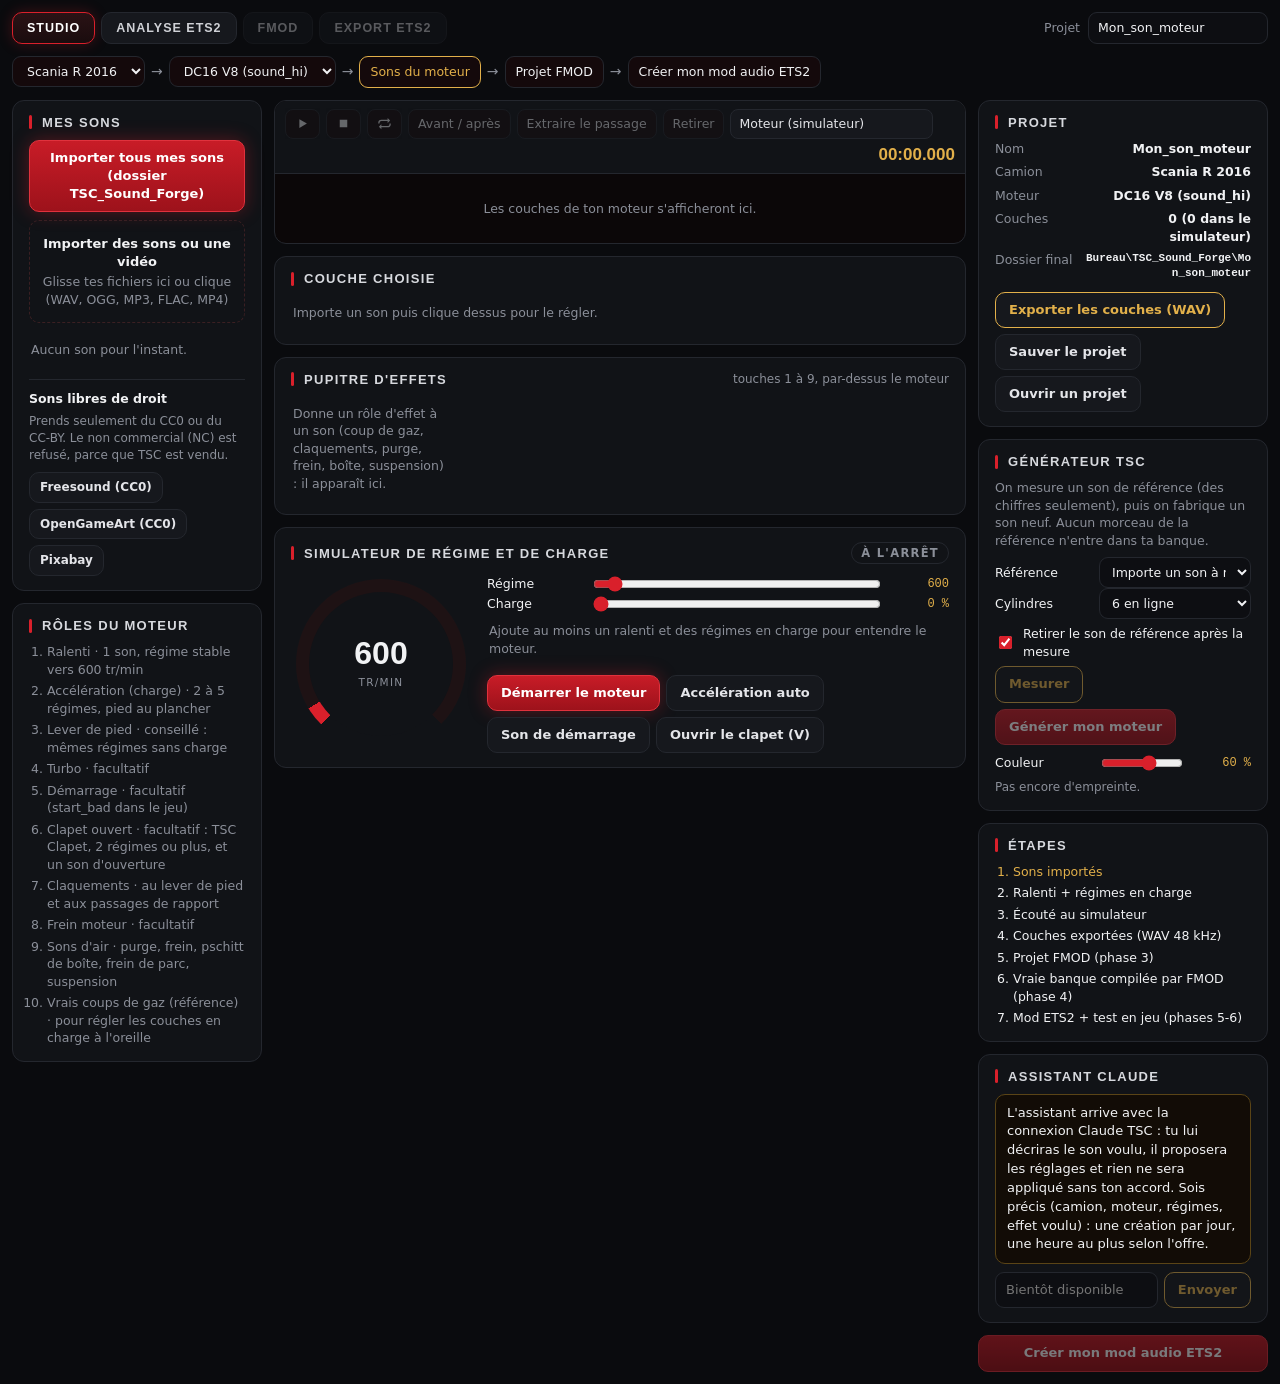
==== commit 458b7f48: "Pack Forge : tous les sons de Mes_sons (INDEX.txt), un seul moteur actif, filtre Moteur par defaut C" ====
--- a/sound_forge/ui/index.html
+++ b/sound_forge/ui/index.html
@@ -54,7 +54,7 @@
      <button class="tb" type="button" id="bAvant" title="Comparer avec le son brut">Avant / après</button>
      <button class="tb" type="button" id="bExtrait" title="Copie le passage entre les bords rouges dans une nouvelle couche (l'original reste entier)">Extraire le passage</button>
      <button class="tb" type="button" id="bSuppr" title="Retirer la couche du projet">Retirer</button>
-     <select id="filtreRole" class="tb" title="Afficher seulement une famille de sons" aria-label="Famille de sons"><option value="">Tous les sons</option><option value="moteur">Moteur (simulateur)</option><option value="effet">Effets (gaz, claquements, air)</option><option value="reference">Références à découper</option><option value="autre">Autres (rôle à choisir)</option></select>
+     <select id="filtreRole" class="tb" title="Afficher seulement une famille de sons" aria-label="Famille de sons"><option value="moteur" selected>Moteur (simulateur)</option><option value="">Tous les sons</option><option value="effet">Effets (gaz, claquements, air)</option><option value="reference">Références à découper</option><option value="autre">Autres (rôle à choisir)</option></select>
      <span class="tc" id="tc">00:00.000</span>
     </div>
     <div id="pistes"></div>
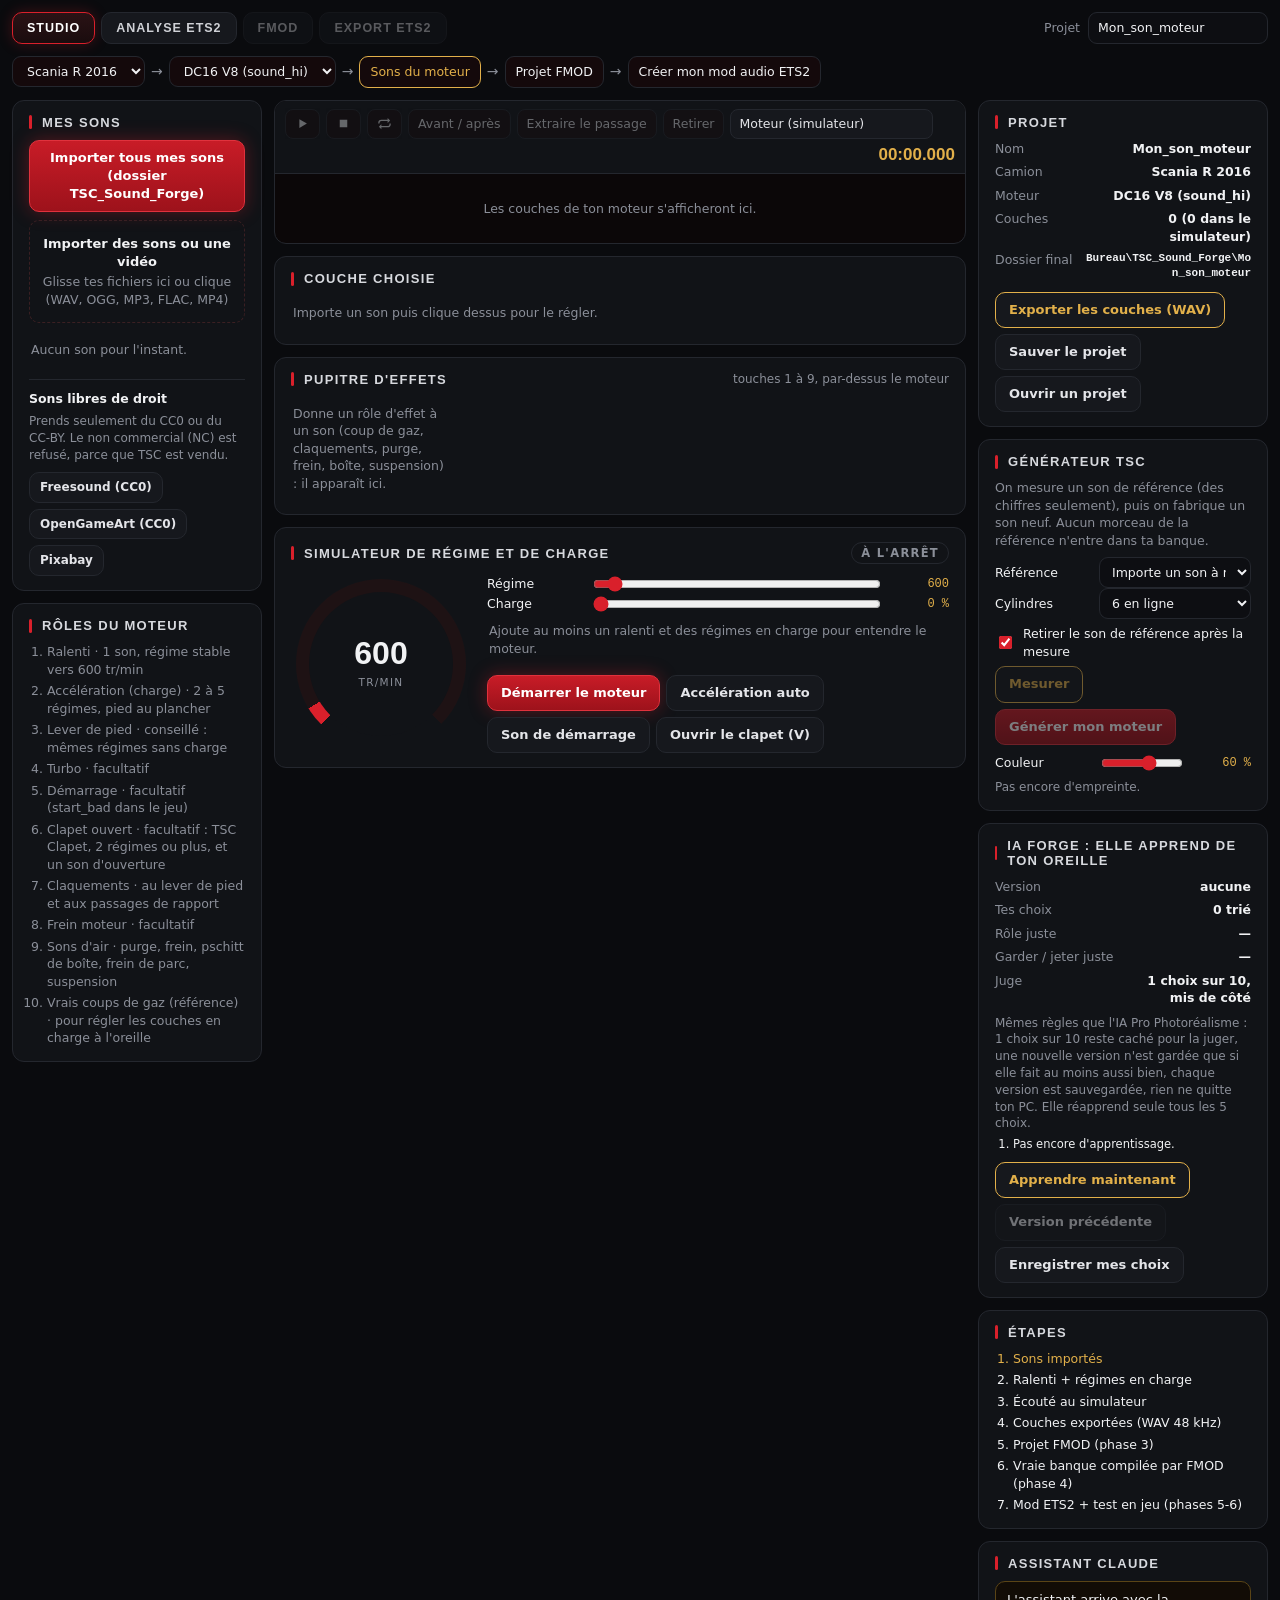
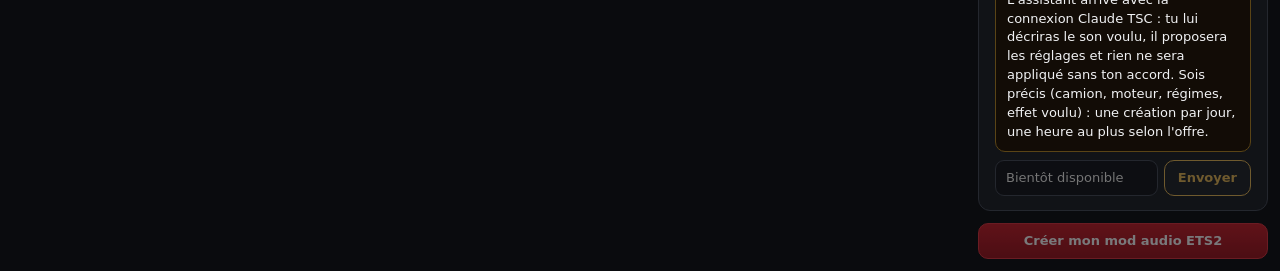
==== commit dba97a55: "IA Forge : tri a l'oreille et apprentissage avec les regles de l'IA Graphics - Forge : « Je garde / " ====
--- a/sound_forge/ui/index.html
+++ b/sound_forge/ui/index.html
@@ -65,6 +65,12 @@
     <div class="ed" id="ed">
      <div class="wv" id="wv"><canvas id="wvc"></canvas><span class="hint">Tire les bords rouges pour couper, la zone or est la boucle</span></div>
      <div class="qual" id="qual"></div>
+     <div class="tri">
+      <button class="b gold" type="button" id="bGarde" title="Ce son me plaît (touche G)">✓ Je garde (G)</button>
+      <button class="b" type="button" id="bJette" title="Ce son ne me plaît pas (touche J)">✗ Je jette (J)</button>
+      <button class="b red" type="button" id="bSuivant" title="Passe au prochain son pas encore trié et le joue (touche S)">Son suivant à trier (S)</button>
+      <span class="mut" id="iaProp"></span>
+     </div>
      <div class="grid2">
       <div class="ctl"><span>Rôle</span><select id="eRole"></select></div>
       <div class="ctl"><span>Régime</span><input type="range" id="eRpm" min="400" max="2600" step="50"><output id="oRpm"></output></div>
@@ -133,6 +139,17 @@
     <div class="ctl" style="margin-top:8px"><span>Couleur</span><input type="range" id="gMel" min="0" max="100" value="60"><output id="oMel">60 %</output></div>
     <div class="mut" id="gEtat" style="font-size:12px;margin-top:6px"></div>
    </div>
+   <div class="card" id="iaCarte">
+    <h3>IA Forge : elle apprend de ton oreille</h3>
+    <div class="kv" id="iaEtat"></div>
+    <p class="mut" style="font-size:12px;margin:8px 0 4px">Mêmes règles que l'IA Pro Photoréalisme : 1 choix sur 10 reste caché pour la juger, une nouvelle version n'est gardée que si elle fait au moins aussi bien, chaque version est sauvegardée, rien ne quitte ton PC. Elle réapprend seule tous les 5 choix.</p>
+    <ol class="etapes iaj" id="iaJournal"></ol>
+    <div class="simbt">
+     <button class="b gold" type="button" id="bIaApprend">Apprendre maintenant</button>
+     <button class="b" type="button" id="bIaRetour">Version précédente</button>
+     <button class="b" type="button" id="bIaExport" title="Enregistre tes choix dans le dossier TSC_Sound_Forge pour l'expert son">Enregistrer mes choix</button>
+    </div>
+   </div>
    <div class="card">
     <h3>Étapes</h3>
     <ol class="etapes" id="etapes"></ol>
@@ -179,6 +196,7 @@
 <div class="toast" id="toast" hidden role="status"></div>
 <script src="forge_audio.js"></script>
 <script src="forge_gen.js"></script>
+<script src="forge_ia.js"></script>
 <script src="forge.js"></script>
 </body>
 </html>
--- a/sound_forge/ui/forge.css
+++ b/sound_forge/ui/forge.css
@@ -145,3 +145,11 @@
 .pad b{display:block;font-size:12.5px}.pad small{display:block;color:var(--mut);font-size:11px;overflow:hidden;text-overflow:ellipsis;white-space:nowrap}
 #pistes{max-height:52vh;overflow:auto}
 #filtreRole{width:auto;padding:0 8px;background:var(--p2)}
+
+/* tri à l'oreille + IA Forge */
+.tri{display:flex;flex-wrap:wrap;gap:6px;align-items:center;margin:6px 0 10px}
+.tri .b.on{background:var(--gold);color:#111;border-color:var(--gold)}
+#bJette.on{background:var(--bad);color:#fff;border-color:var(--bad)}
+.tri #iaProp{font-size:12px;flex-basis:100%}
+.it.v-jeter{opacity:.55}
+.iaj{font-size:11.5px;max-height:140px;overflow:auto}
